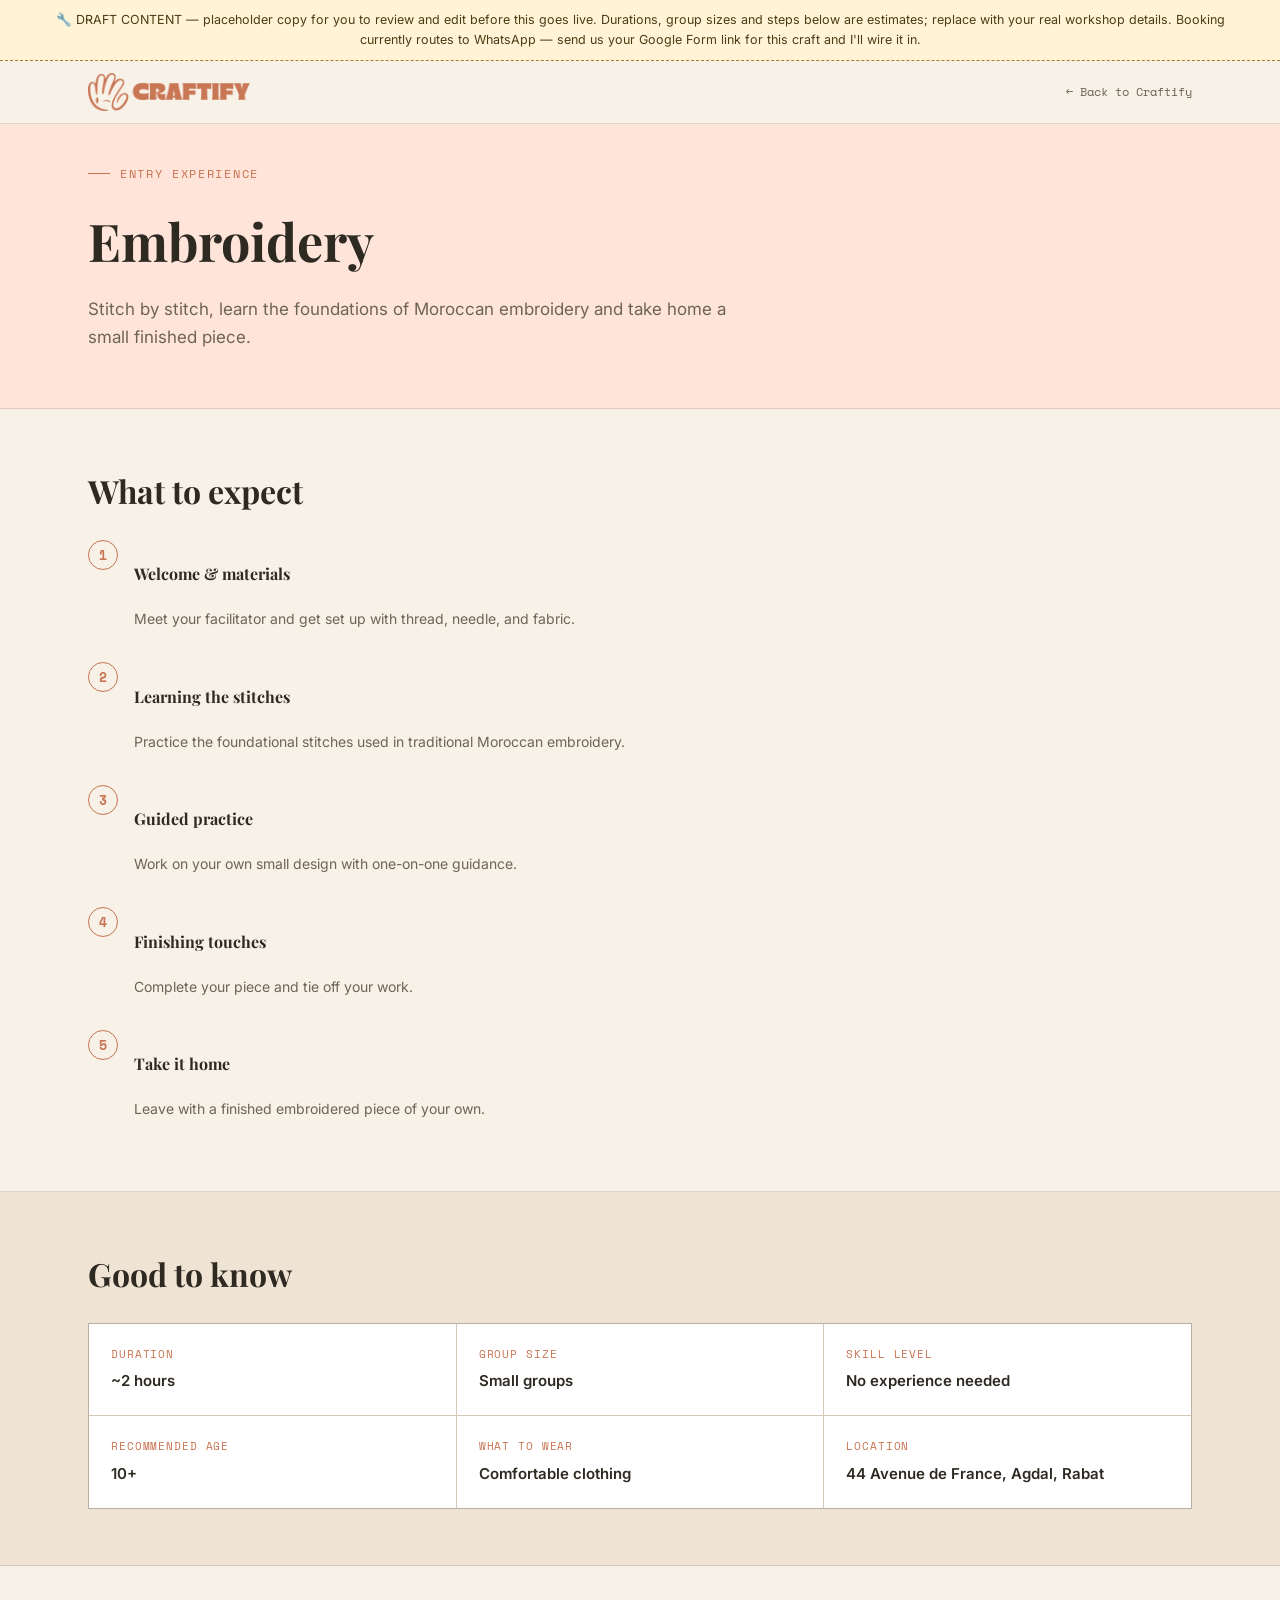
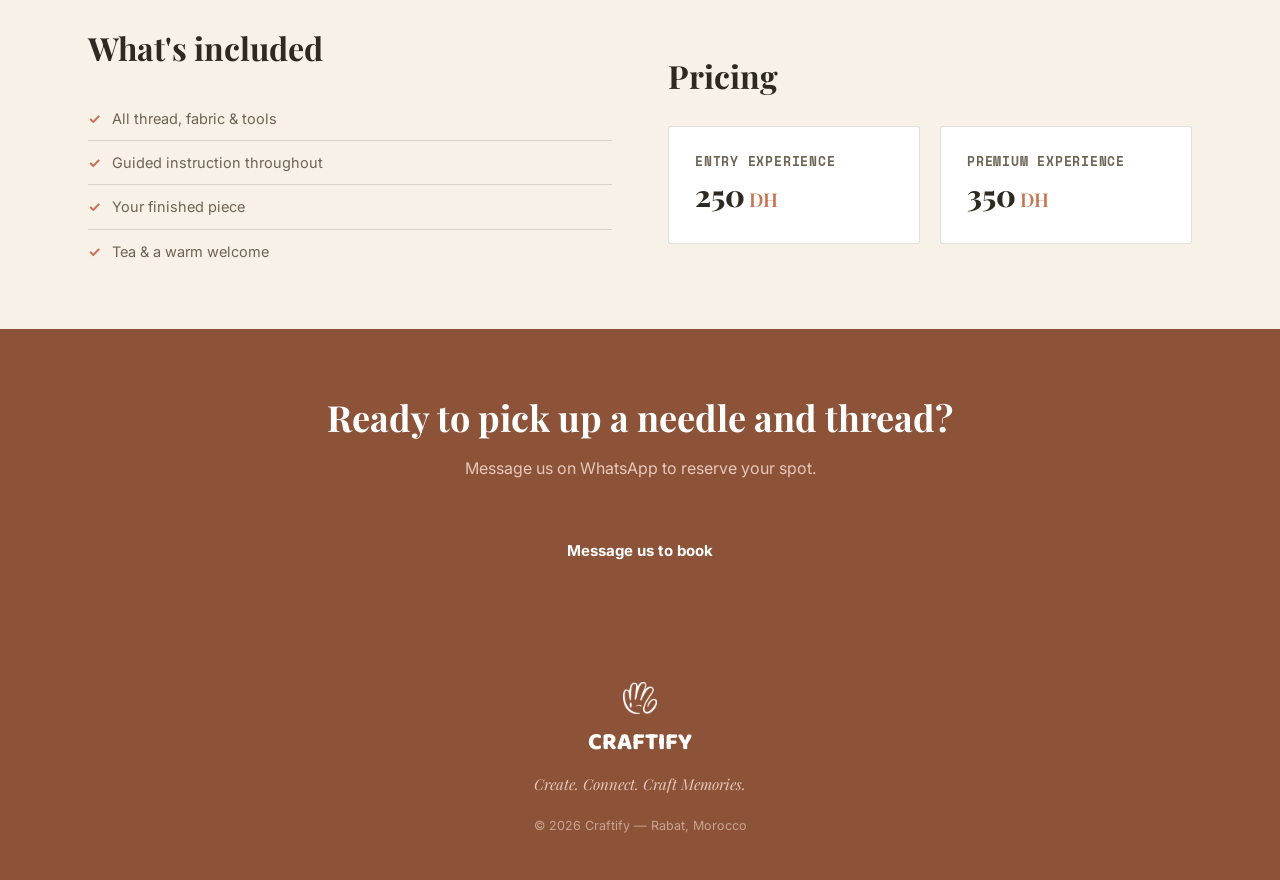
==== embroidery.html @ 3238b4f2 "Add per-experience detail pages with draft content; extract shared CSS/images Adds pottery.html, zel" ====
<!DOCTYPE html>
<html lang="en">
<head>
<meta charset="UTF-8">
<meta name="viewport" content="width=device-width, initial-scale=1.0">
<title>Embroidery — Craftify</title>
<link rel="preconnect" href="https://fonts.googleapis.com">
<link rel="preconnect" href="https://fonts.gstatic.com" crossorigin>
<link href="https://fonts.googleapis.com/css2?family=Playfair+Display:ital,wght@0,600;0,700;0,800;1,500;1,600&family=Baloo+2:wght@600;700;800&family=Inter:wght@400;500;600;700&family=Space+Mono:wght@400;700&family=Cairo:wght@500;600;700;800&display=swap" rel="stylesheet">
<link rel="stylesheet" href="style.css">
</head>
<body>

<div class="draft-banner">🔧 DRAFT CONTENT — placeholder copy for you to review and edit before this goes live. Durations, group sizes and steps below are estimates; replace with your real workshop details. Booking currently routes to WhatsApp — send us your Google Form link for this craft and I'll wire it in.</div>

<header class="site">
  <nav>
    <a href="index.html"><img class="nav-logo" src="images/logo.png" alt="Craftify"></a>
    <a class="breadcrumb" href="index.html#experiences">← Back to Craftify</a>
  </nav>
</header>

<section class="detail-hero">
  <div class="wrap">
    <span class="eyebrow">Entry Experience</span>
    <h1>Embroidery</h1>
    <p class="detail-lede">Stitch by stitch, learn the foundations of Moroccan embroidery and take home a small finished piece.</p>
  </div>
</section>

<section class="detail-section">
  <div class="wrap">
    <h2>What to expect</h2>
    <ol class="steps-list">
      <li><span class="step-num">1</span><div class="step-text"><h4>Welcome & materials</h4><p>Meet your facilitator and get set up with thread, needle, and fabric.</p></div></li>
      <li><span class="step-num">2</span><div class="step-text"><h4>Learning the stitches</h4><p>Practice the foundational stitches used in traditional Moroccan embroidery.</p></div></li>
      <li><span class="step-num">3</span><div class="step-text"><h4>Guided practice</h4><p>Work on your own small design with one-on-one guidance.</p></div></li>
      <li><span class="step-num">4</span><div class="step-text"><h4>Finishing touches</h4><p>Complete your piece and tie off your work.</p></div></li>
      <li><span class="step-num">5</span><div class="step-text"><h4>Take it home</h4><p>Leave with a finished embroidered piece of your own.</p></div></li>
    </ol>
  </div>
</section>

<section class="detail-section" style="background:var(--ivory-deep);">
  <div class="wrap">
    <h2>Good to know</h2>
    <div class="info-grid">
      <div class="info-item"><div class="label">Duration</div><div class="value">~2 hours</div></div>
      <div class="info-item"><div class="label">Group size</div><div class="value">Small groups</div></div>
      <div class="info-item"><div class="label">Skill level</div><div class="value">No experience needed</div></div>
      <div class="info-item"><div class="label">Recommended age</div><div class="value">10+</div></div>
      <div class="info-item"><div class="label">What to wear</div><div class="value">Comfortable clothing</div></div>
      <div class="info-item"><div class="label">Location</div><div class="value">44 Avenue de France, Agdal, Rabat</div></div>
    </div>
  </div>
</section>

<section class="detail-section">
  <div class="wrap split">
    <div>
      <h2>What's included</h2>
      <ul class="includes-list">
        <li>All thread, fabric & tools</li>
        <li>Guided instruction throughout</li>
        <li>Your finished piece</li>
        <li>Tea & a warm welcome</li>
      </ul>
    </div>
    <div>
      <h2>Pricing</h2>
      <div class="detail-price-row">
        <div class="detail-price-card"><h3>Entry Experience</h3><div class="price">250<span class="dh">DH</span></div></div>
        <div class="detail-price-card"><h3>Premium Experience</h3><div class="price">350<span class="dh">DH</span></div></div>
      </div>
    </div>
  </div>
</section>

<div class="detail-cta">
  <div class="wrap">
    <h2>Ready to pick up a needle and thread?</h2>
    <p>Message us on WhatsApp to reserve your spot.</p>
    <a href="https://wa.me/212708892260?text=Hi!%20I'd%20like%20to%20book%20the%20Embroidery%20workshop." target="_blank" rel="noopener" class="btn btn-primary">Message us to book</a>
  </div>
</div>

<footer>
  <div class="wrap">
    <img class="foot-hand" src="images/hand.png" alt="">
    <div class="logotype">Craftify</div>
    <div class="tagline">Create. Connect. Craft Memories.</div>
    <div class="fine">© 2026 Craftify — Rabat, Morocco</div>
  </div>
</footer>

</body>
</html>
---- style.css ----
:root{
    --ivory:#F7F1E7;
    --ivory-deep:#EFE4D3;
    --terracotta:#C87352;
    --terracotta-deep:#B15F3F;
    --blush:#FFE5D9;
    --espresso:#8C5339;
    --ink:#2E2A22;
    --ink-soft:#6E6455;
    --line:rgba(46,42,34,0.15);
    --radius:3px;
    --max:1160px;
  }
  *{box-sizing:border-box;}
  html{scroll-behavior:smooth;}
  body{margin:0; background:var(--ivory); color:var(--ink); font-family:'Inter', sans-serif; font-size:16px; line-height:1.6; -webkit-font-smoothing:antialiased;}
  ::selection{background:var(--terracotta); color:#fff;}
  a{color:inherit;} img{max-width:100%; display:block;}
  .wrap{max-width:var(--max); margin:0 auto; padding:0 28px;}
  h1,h2,h3{font-family:'Playfair Display', serif; font-weight:700; margin:0; color:var(--ink);}
  :focus-visible{outline:2px solid var(--espresso); outline-offset:3px;}
  @media (prefers-reduced-motion: reduce){
    *{animation-duration:0.001ms !important; animation-iteration-count:1 !important; transition-duration:0.001ms !important; scroll-behavior:auto !important;}
  }
  .eyebrow{
    font-family:'Space Mono', monospace; text-transform:uppercase; letter-spacing:0.14em; font-size:12px;
    color:var(--terracotta); display:flex; align-items:center; gap:10px; margin-bottom:10px;
  }
  .eyebrow::before{content:''; width:22px; height:1px; background:var(--terracotta); display:inline-block;}
  .eyebrow.on-dark{color:var(--blush);}
  .eyebrow.on-dark::before{background:var(--blush);}

  /* ---------- ZELLIJ PATTERN (generated) ---------- */
  .zellij-bg{position:absolute; inset:0; z-index:0; pointer-events:none;}

  /* ---------- NAV ---------- */
  header.site{position:sticky; top:0; z-index:50; background:rgba(247,241,231,0.94); backdrop-filter:blur(6px); border-bottom:1px solid var(--line);}
  nav{max-width:var(--max); margin:0 auto; padding:12px 28px; display:flex; align-items:center; justify-content:space-between;}
  .nav-logo{height:38px; width:auto;}
  nav ul{list-style:none; display:flex; gap:28px; margin:0; padding:0;}
  nav ul a{text-decoration:none; font-size:14px; font-weight:600; color:var(--ink-soft); transition:color 0.2s;}
  nav ul a:hover{color:var(--terracotta);}
  .nav-links{display:flex; align-items:center; gap:22px;}
  .nav-cta{font-size:13.5px; font-weight:700; padding:10px 20px; background:var(--terracotta); color:#fff; border-radius:20px; text-decoration:none; transition:background 0.2s;}
  .nav-cta:hover{background:var(--terracotta-deep);}
  .lang-switch{display:flex; align-items:center; gap:2px; border:1px solid var(--line); border-radius:16px; padding:3px;}
  .lang-btn{font-family:'Space Mono', monospace; font-size:11px; font-weight:700; letter-spacing:0.04em; padding:5px 10px; border-radius:13px; border:none; background:transparent; color:var(--ink-soft); cursor:pointer; transition:background 0.2s, color 0.2s;}
  .lang-btn:hover{color:var(--ink);}
  .lang-btn.active{background:var(--espresso); color:#fff;}
  .menu-toggle{display:none; background:none; border:none; cursor:pointer;}
  .menu-toggle svg{width:24px; height:24px; color:var(--ink);}

  /* ---------- HERO ---------- */
  .hero{position:relative; overflow:hidden; padding:90px 0 60px; background:var(--blush); border-bottom:1px solid var(--line);}
  .hero .wrap{position:relative; z-index:1; text-align:center; max-width:760px;}
  .hero-logo{width:220px; margin:0 auto; opacity:0; transform:scale(0.85); animation:heroIn 0.8s cubic-bezier(.2,.8,.2,1) forwards;}
  @keyframes heroIn{to{opacity:1; transform:scale(1);}}
  .hero .tagline{font-family:'Playfair Display', serif; font-style:italic; font-size:clamp(22px,3vw,30px); color:var(--espresso); margin-top:20px;}
  .hero .sub{font-size:14px; letter-spacing:0.1em; text-transform:uppercase; color:var(--ink-soft); margin-top:12px; font-weight:600;}
  .hero-ctas{display:flex; gap:14px; justify-content:center; margin-top:32px; flex-wrap:wrap;}
  .btn{font-family:'Inter', sans-serif; font-weight:700; font-size:15px; padding:14px 28px; border-radius:24px; text-decoration:none; display:inline-flex; align-items:center; gap:8px; border:1.5px solid transparent; transition:transform 0.15s, box-shadow 0.15s;}
  .btn:hover{transform:translateY(-1px);}
  .btn-primary{background:var(--espresso); color:#fff;}
  .btn-primary:hover{box-shadow:0 8px 20px rgba(140,83,57,0.35);}
  .btn-ghost{background:transparent; color:var(--espresso); border-color:var(--espresso);}
  .btn-ghost:hover{background:var(--espresso); color:#fff;}
  @media (prefers-reduced-motion: reduce){.hero-logo{opacity:1; transform:none; animation:none;}}

  /* ---------- STRIP (marquee) ---------- */
  .strip{border-bottom:1px solid var(--line); background:var(--ink); color:var(--ivory); padding:14px 0; overflow:hidden;}
  .strip .track{display:flex; gap:14px; white-space:nowrap; font-family:'Space Mono', monospace; font-size:12px; letter-spacing:0.1em; text-transform:uppercase; animation:scrollTrack 30s linear infinite; width:max-content;}
  @keyframes scrollTrack{from{transform:translateX(0);} to{transform:translateX(-50%);}}
  .strip .track span{opacity:0.85;}

  /* ---------- SECTION SHARED ---------- */
  section{padding:88px 0; position:relative;}
  section.tight{padding:60px 0;}
  .section-head{max-width:640px; margin-bottom:44px;}
  .section-head h2{font-size:clamp(28px,3.6vw,42px); line-height:1.1;}
  .section-head p{color:var(--ink-soft); font-size:16px; margin-top:14px;}
  .split{display:grid; grid-template-columns:1fr 1fr; gap:56px; align-items:center;}

  /* ---------- PHILOSOPHY FLOW ---------- */
  .flow{background:var(--ivory-deep); border-bottom:1px solid var(--line);}
  .flow-row{display:grid; grid-template-columns:repeat(5,1fr); border-top:1px solid var(--line);}
  .flow-step{padding:28px 20px 24px; border-inline-end:1px solid var(--line); position:relative;}
  .flow-step:last-child{border-inline-end:none;}
  .flow-step .num{font-family:'Space Mono', monospace; font-size:12px; color:var(--terracotta); letter-spacing:0.08em;}
  .flow-step h3{font-size:18px; margin-top:8px; font-weight:700;}
  .flow-step p{font-size:13.5px; color:var(--ink-soft); margin-top:6px;}

  /* ---------- WHO IT'S FOR ---------- */
  .audience-grid{display:grid; grid-template-columns:repeat(4,1fr); gap:18px;}
  .audience-card{border:1px solid var(--line); padding:26px 22px; background:#fff; border-radius:var(--radius); display:flex; flex-direction:column;}
  .audience-card .tag{font-family:'Space Mono', monospace; font-size:11px; letter-spacing:0.1em; text-transform:uppercase; color:var(--terracotta);}
  .audience-card h3{font-size:20px; margin-top:10px;}
  .audience-card p{font-size:14px; color:var(--ink-soft); margin-top:8px; flex-grow:1;}
  .audience-card a{margin-top:16px; font-size:13.5px; font-weight:700; text-decoration:none; color:var(--espresso); display:inline-flex; align-items:center; gap:6px;}

  /* ---------- EXPERIENCE CARDS ---------- */
  .card-grid{display:grid; grid-template-columns:repeat(4,1fr); gap:20px;}
  .exp-card{border:1px solid var(--line); border-radius:var(--radius); overflow:hidden; background:#fff; transition:transform 0.2s, box-shadow 0.2s;}
  .exp-card:hover{transform:translateY(-3px); box-shadow:0 10px 24px rgba(46,42,34,0.08);}
  .exp-visual{aspect-ratio:4/3; background:var(--blush); display:flex; align-items:center; justify-content:center; position:relative; overflow:hidden;}
  .exp-visual svg{width:44px; height:44px; color:var(--terracotta); position:relative; z-index:1;}
  .exp-body{padding:20px;}
  .exp-body h3{font-size:19px;}
  .exp-body p{font-size:13.5px; color:var(--ink-soft); margin:8px 0 16px;}
  .exp-book{margin-top:12px; font-size:13px; font-weight:700; color:var(--terracotta); text-decoration:none; display:inline-flex; align-items:center; gap:6px;}
  .exp-book:hover{color:var(--terracotta-deep);}
  .exp-more{margin-top:8px; font-size:12.5px; font-weight:600; color:var(--ink-soft); text-decoration:none; display:inline-flex; align-items:center; gap:6px;}
  .exp-more:hover{color:var(--ink);}
  .exp-links{display:flex; flex-direction:column; align-items:flex-start;}
  .price{font-family:'Playfair Display', serif; font-weight:800; font-size:30px; color:var(--ink);}
  .price .dh{font-weight:600; color:var(--terracotta); font-size:19px; margin-inline-start:4px;}

  /* ---------- PREMIUM ---------- */
  .premium{background:var(--espresso); color:var(--blush);}
  .premium h2{color:#fff;}
  .premium p.lede{color:rgba(255,229,217,0.85); margin-top:14px; font-size:16px; max-width:48ch;}
  .perk{padding:16px 0; border-bottom:1px solid rgba(255,229,217,0.2);}
  .perk:first-child{padding-top:0;}
  .perk h3{font-size:16px; color:#fff; font-weight:700;}
  .perk p{margin:4px 0 0; font-size:13.5px; color:rgba(255,229,217,0.75);}
  .premium-prices{display:grid; grid-template-columns:1fr 1fr; gap:14px;}
  .pp-card{border:1px solid rgba(255,229,217,0.3); border-radius:var(--radius); padding:20px;}
  .pp-card h3{font-size:15px; color:rgba(255,229,217,0.8); font-weight:600; margin-bottom:10px;}
  .pp-card .price{color:#fff;} .pp-card .price .dh{color:var(--blush);}

  /* ---------- BUNDLE ---------- */
  .bundle{background:var(--ivory-deep); border-top:1px solid var(--line); border-bottom:1px solid var(--line);}
  .bundle-card{background:var(--terracotta); color:#fff; border-radius:var(--radius); padding:40px 36px;}
  .bundle-card h3{color:#fff; font-size:26px;}
  .bundle-card .price{color:#fff; font-size:52px;}
  .bundle-card .price .dh{color:rgba(255,255,255,0.7);}
  .bundle-card .valid{font-size:13.5px; font-style:italic; color:rgba(255,255,255,0.85); margin-top:6px;}
  .bundle-card ul{list-style:none; margin:22px 0 0; padding:0; border-top:1px solid rgba(255,255,255,0.3); padding-top:18px;}
  .bundle-card li{font-size:14.5px; padding:6px 0; display:flex; gap:10px;}
  .bundle-card li::before{content:'—'; opacity:0.7;}
  .bundle-visual{position:relative; aspect-ratio:1/1; border-radius:var(--radius); background:var(--blush); display:flex; align-items:center; justify-content:center; overflow:hidden;}
  .badge-spin{width:62%; animation:spin 40s linear infinite; position:relative; z-index:1;}
  @keyframes spin{from{transform:rotate(0deg);} to{transform:rotate(360deg);}}
  @media (prefers-reduced-motion: reduce){.badge-spin{animation:none;}}

  /* ---------- KIDS ---------- */
  .kids-hero{display:grid; grid-template-columns:0.9fr 1.1fr; gap:50px; align-items:start;}
  .kids-visual{position:relative; aspect-ratio:1/1; border-radius:var(--radius); background:var(--blush); display:flex; align-items:center; justify-content:center; overflow:hidden;}
  .kids-visual svg{width:80px; height:80px; color:var(--terracotta); position:relative; z-index:1;}
  .kids-card{border:1.5px solid var(--terracotta); border-radius:var(--radius); padding:28px 26px; background:#fff; position:relative;}
  .badge-tag{display:inline-block; font-size:11px; font-weight:700; letter-spacing:0.08em; text-transform:uppercase; background:var(--terracotta); color:#fff; padding:5px 12px; border-radius:14px; margin-bottom:14px;}
  .kids-card h3{font-size:24px;} .kids-card .price{font-size:44px; margin-top:8px;}
  .kids-card .per{font-size:13.5px; color:var(--ink-soft); font-style:italic; margin-top:4px;}
  .kids-card ul{list-style:none; padding:0; margin:20px 0 0;}
  .kids-card li{font-size:14.5px; padding:6px 0; padding-inline-start:20px; position:relative; color:var(--ink-soft);}
  .kids-card li::before{content:'✓'; position:absolute; inset-inline-start:0; color:var(--terracotta); font-weight:700;}
  .kids-note{margin-top:18px; background:var(--blush); border-radius:var(--radius); padding:14px 18px; font-size:13.5px; font-weight:600;}
  .kids-mini-grid{display:grid; grid-template-columns:repeat(3,1fr); gap:16px; margin-top:20px;}
  .kids-mini{border:1px solid var(--line); border-radius:var(--radius); padding:20px; background:#fff;}
  .kids-mini h4{font-size:14px; font-weight:700; margin-bottom:4px; font-family:'Playfair Display',serif;}
  .kids-mini p.desc{font-size:12.5px; color:var(--ink-soft); margin:0 0 12px;}
  .kids-mini .price{font-size:26px;}

  /* ---------- CORPORATE ---------- */
  .corp{background:var(--ink); color:var(--ivory);}
  .corp h2{color:#fff;}
  .corp p.lede{color:rgba(247,241,231,0.75); margin-top:14px; font-size:16px; max-width:52ch;}
  .corp-grid{display:grid; grid-template-columns:1fr 1fr; gap:20px; margin-top:36px;}
  .corp-card{border:1px solid rgba(247,241,231,0.25); border-radius:var(--radius); padding:28px 26px;}
  .corp-card h3{font-size:19px; color:#fff;}
  .corp-card p.desc{font-size:14px; color:rgba(247,241,231,0.65); margin-top:8px;}
  .corp-card .price{font-size:38px; color:#fff; margin-top:16px;}
  .corp-card .price .dh{color:var(--blush);}
  .corp-card .per{font-size:13px; font-style:italic; color:rgba(247,241,231,0.6); margin-top:4px;}
  .corp-note{margin-top:18px; font-size:13px; font-style:italic; color:rgba(247,241,231,0.55);}

  /* ---------- WHY CRAFTIFY ---------- */
  .why-grid{display:grid; grid-template-columns:repeat(3,1fr); gap:1px; background:var(--line); border:1px solid var(--line);}
  .why-card{background:var(--ivory); padding:32px 26px;}
  .why-card svg{width:30px; height:30px; color:var(--terracotta); margin-bottom:16px;}
  .why-card h3{font-size:18px;} .why-card p{font-size:13.5px; color:var(--ink-soft); margin-top:8px;}

  /* ---------- CREDIBILITY STRIP ---------- */
  .credibility{border-bottom:1px solid var(--line);}
  .cred-row{display:flex; justify-content:space-between; flex-wrap:wrap; gap:20px;}
  .cred-item{font-family:'Playfair Display', serif; font-size:16px; font-style:italic; color:var(--ink-soft); flex:1; min-width:220px;}

  /* ---------- TESTIMONIALS ---------- */
  .review-summary{display:flex; align-items:center; flex-wrap:wrap; gap:14px; margin-bottom:22px;}
  .review-summary .stars{color:#E0A324; font-size:16px; letter-spacing:2px;}
  .review-summary .score{font-family:'Space Mono', monospace; font-size:14px; color:var(--ink-soft);}
  .review-summary .score b{color:var(--ink);}
  .review-summary .review-link{font-family:'Space Mono', monospace; font-size:12.5px; font-weight:700; letter-spacing:0.04em; color:var(--terracotta); text-decoration:none; border-bottom:1px solid var(--terracotta); padding-bottom:1px;}
  .review-summary .review-link:hover{color:var(--terracotta-deep); border-color:var(--terracotta-deep);}
  .testimonial-grid{display:grid; grid-template-columns:repeat(2,1fr); gap:1px; background:var(--line); border:1px solid var(--line);}
  .testimonial{background:var(--ivory); padding:20px 22px;}
  .testimonial p.quote{font-family:'Playfair Display', serif; font-size:15.5px; font-style:italic; line-height:1.4; color:var(--ink-soft);}
  .testimonial .who{margin-top:10px; font-family:'Space Mono', monospace; font-size:11px; letter-spacing:0.05em; color:var(--terracotta);}

  /* ---------- CONTACT ---------- */
  .contact{background:var(--blush); border-top:1px solid var(--line);}
  .contact .split{align-items:start;}
  .contact-list{border:1px solid var(--line); border-radius:var(--radius); overflow:hidden; background:#fff;}
  .contact-row{padding:20px 24px; border-bottom:1px solid var(--line);}
  .contact-row:last-child{border-bottom:none;}
  .contact-row h4{font-family:'Playfair Display', serif; font-size:16px; font-weight:700;}
  .contact-row p{margin:4px 0 0; font-size:14.5px; color:var(--ink-soft);}
  .contact-art{position:relative; aspect-ratio:4/5; border-radius:var(--radius); background:linear-gradient(160deg,var(--espresso),var(--terracotta)); display:flex; align-items:center; justify-content:center; overflow:hidden;}
  .contact-art img{width:56%; position:relative; z-index:1; filter:brightness(0) invert(1); opacity:0.92;}
  .qr-note{font-size:13.5px; font-style:italic; color:var(--ink-soft); margin-top:16px;}

  /* ---------- FOOTER ---------- */
  footer{padding:44px 0; background:var(--espresso); color:var(--blush);}
  footer .wrap{display:flex; flex-direction:column; align-items:center; text-align:center; gap:10px;}
  footer img.foot-hand{width:34px; filter:brightness(0) invert(1);}
  footer .logotype{font-family:'Baloo 2', sans-serif; font-weight:800; font-size:24px; color:#fff; text-transform:uppercase;}
  footer .tagline{font-family:'Playfair Display', serif; font-style:italic; font-size:15px; color:rgba(255,229,217,0.8);}
  footer .fine{font-size:12.5px; color:rgba(255,229,217,0.55); margin-top:10px;}

  /* ---------- DETAIL PAGES (experience info pages) ---------- */
  .draft-banner{background:#FFF5D6; border-bottom:1px dashed #A9782E; font-family:'Inter',sans-serif; font-size:12.5px; color:#4a3c14; padding:10px 28px; line-height:1.6; text-align:center;}
  .breadcrumb{font-family:'Space Mono', monospace; font-size:12px; color:var(--ink-soft); text-decoration:none; display:inline-flex; align-items:center; gap:6px;}
  .breadcrumb:hover{color:var(--terracotta);}
  .detail-hero{background:var(--blush); border-bottom:1px solid var(--line); padding:40px 0 40px;}
  .detail-hero h1{font-size:clamp(32px,5vw,52px); margin-top:16px;}
  .detail-hero p.detail-lede{font-size:17px; color:var(--ink-soft); margin-top:14px; max-width:60ch;}
  .detail-section{padding:56px 0; border-bottom:1px solid var(--line);}
  .detail-section:last-of-type{border-bottom:none;}
  .detail-section h2{font-size:clamp(24px,3vw,32px); margin-bottom:24px;}
  .steps-list{list-style:none; padding:0; margin:0; display:grid; gap:18px;}
  .steps-list li{display:flex; gap:16px; align-items:flex-start;}
  .steps-list .step-num{font-family:'Space Mono', monospace; font-size:13px; color:var(--terracotta); font-weight:700; border:1.5px solid var(--terracotta); border-radius:50%; width:30px; height:30px; display:flex; align-items:center; justify-content:center; flex-shrink:0;}
  .steps-list .step-text h4{font-size:16px; font-weight:700; font-family:'Playfair Display', serif;}
  .steps-list .step-text p{font-size:14px; color:var(--ink-soft); margin-top:4px;}
  .info-grid{display:grid; grid-template-columns:repeat(3,1fr); gap:1px; background:var(--line); border:1px solid var(--line);}
  .info-item{background:#fff; padding:22px;}
  .info-item .label{font-family:'Space Mono', monospace; font-size:11px; text-transform:uppercase; letter-spacing:0.08em; color:var(--terracotta);}
  .info-item .value{font-size:15px; margin-top:6px; font-weight:600;}
  .includes-list{list-style:none; padding:0; margin:0;}
  .includes-list li{padding:10px 0; border-bottom:1px solid var(--line); font-size:14.5px; color:var(--ink-soft); padding-inline-start:24px; position:relative;}
  .includes-list li::before{content:'✓'; position:absolute; inset-inline-start:0; color:var(--terracotta); font-weight:700;}
  .includes-list li:last-child{border-bottom:none;}
  .detail-price-row{display:flex; gap:20px; flex-wrap:wrap; margin-top:10px;}
  .detail-price-card{border:1px solid var(--line); border-radius:var(--radius); padding:24px 26px; background:#fff; flex:1; min-width:200px;}
  .detail-price-card h3{font-size:13px; text-transform:uppercase; letter-spacing:0.06em; color:var(--ink-soft); font-family:'Space Mono', monospace; font-weight:700;}
  .detail-cta{text-align:center; padding:60px 0; background:var(--espresso);}
  .detail-cta h2{color:#fff; font-size:clamp(26px,3.4vw,36px);}
  .detail-cta p{color:rgba(255,229,217,0.8); margin-top:10px;}
  .detail-cta .btn{margin-top:26px;}

  /* ---------- RTL / ARABIC ---------- */
  [dir="rtl"] body, [dir="rtl"] h1, [dir="rtl"] h2, [dir="rtl"] h3, [dir="rtl"] .tagline, [dir="rtl"] .quote, [dir="rtl"] .logotype{
    font-family:'Cairo', 'Inter', sans-serif;
  }
  [dir="rtl"] .quote{font-style:normal;}
  [dir="rtl"] .eyebrow{letter-spacing:0;}
  [dir="rtl"] .strip .track{letter-spacing:0;}

  /* ---------- RESPONSIVE ---------- */
  @media (max-width: 980px){
    nav ul{display:none;} .menu-toggle{display:block;}
    .nav-links{gap:10px;}
    .nav-cta{padding:10px 14px;}
    .split{grid-template-columns:1fr;}
    .flow-row{grid-template-columns:1fr 1fr;}
    .flow-step{border-inline-end:1px solid var(--line); border-bottom:1px solid var(--line);}
    .audience-grid{grid-template-columns:1fr 1fr;}
    .card-grid{grid-template-columns:1fr 1fr;}
    .kids-hero{grid-template-columns:1fr;}
    .kids-mini-grid{grid-template-columns:1fr;}
    .corp-grid{grid-template-columns:1fr;}
    .why-grid{grid-template-columns:1fr 1fr;}
    .premium-prices{grid-template-columns:1fr 1fr;}
    .testimonial-grid{grid-template-columns:1fr;}
    .info-grid{grid-template-columns:1fr 1fr;}
  }
  @media (max-width: 560px){
    .card-grid{grid-template-columns:1fr;}
    .audience-grid{grid-template-columns:1fr;}
    .why-grid{grid-template-columns:1fr;}
    .flow-row{grid-template-columns:1fr;}
    .premium-prices{grid-template-columns:1fr;}
    .info-grid{grid-template-columns:1fr;}
    .cred-row{flex-direction:column;}
  }
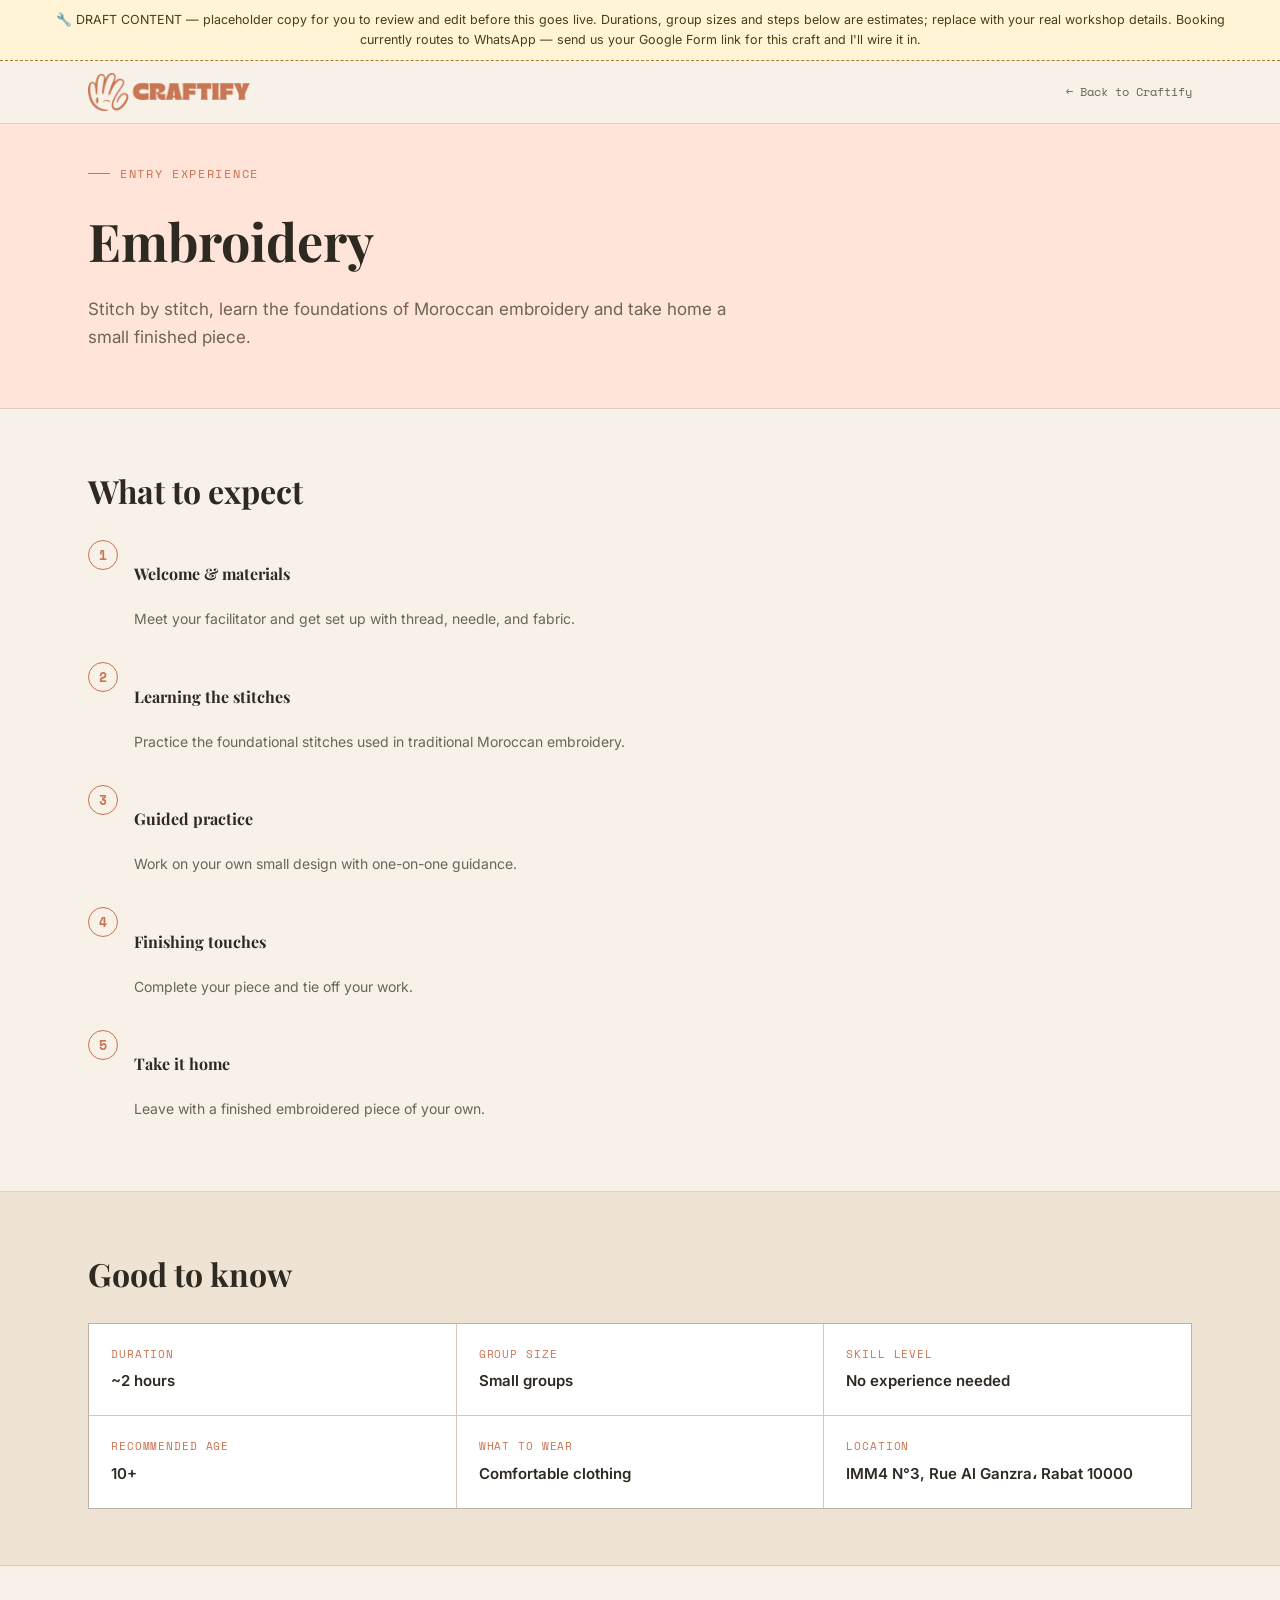
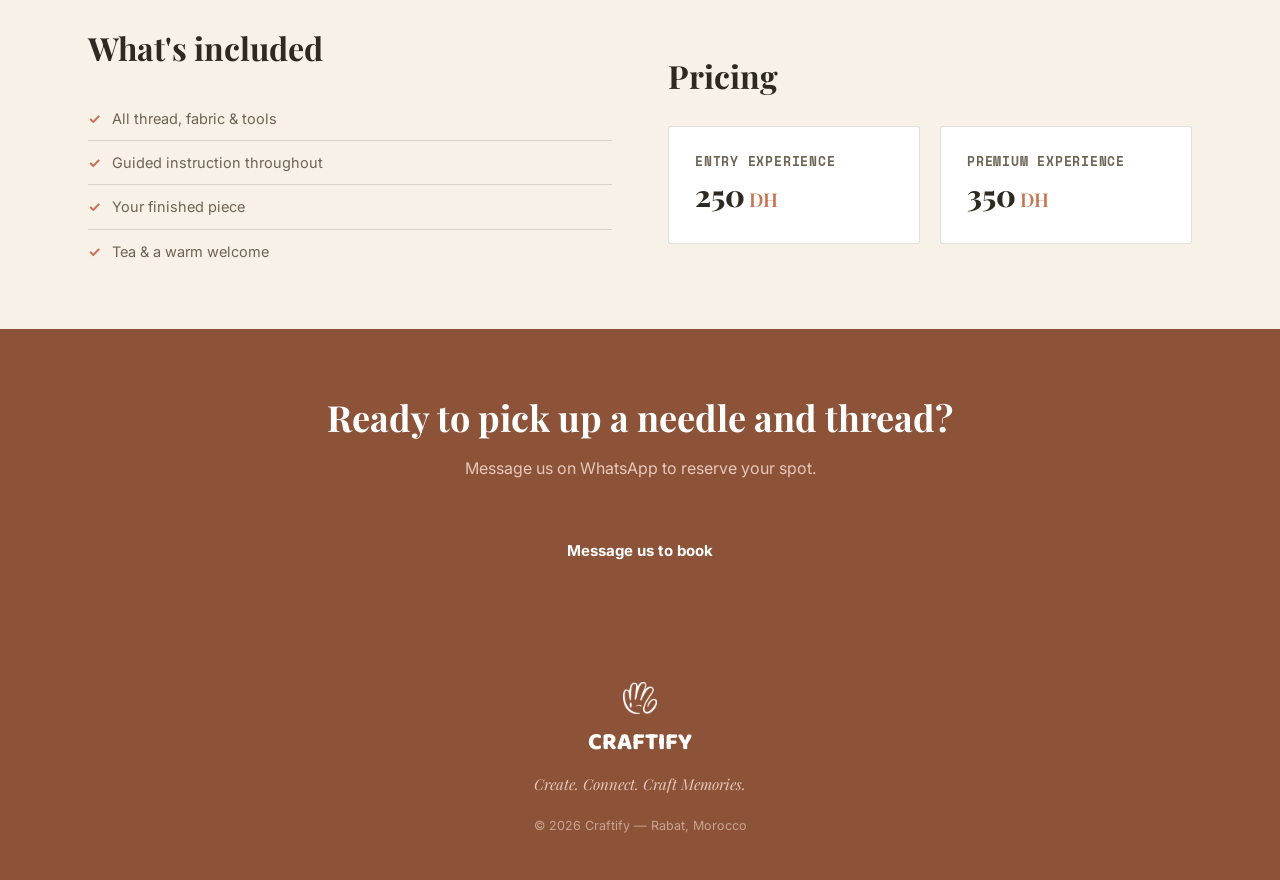
==== commit 1cd73619: "Update studio address to match Google Maps listing Co-Authored-By: Claude Sonnet 5 <noreply@anthropi" ====
--- a/embroidery.html
+++ b/embroidery.html
@@ -50,7 +50,7 @@
       <div class="info-item"><div class="label">Skill level</div><div class="value">No experience needed</div></div>
       <div class="info-item"><div class="label">Recommended age</div><div class="value">10+</div></div>
       <div class="info-item"><div class="label">What to wear</div><div class="value">Comfortable clothing</div></div>
-      <div class="info-item"><div class="label">Location</div><div class="value">44 Avenue de France, Agdal, Rabat</div></div>
+      <div class="info-item"><div class="label">Location</div><div class="value">IMM4 N°3, Rue Al Ganzra، Rabat 10000</div></div>
     </div>
   </div>
 </section>
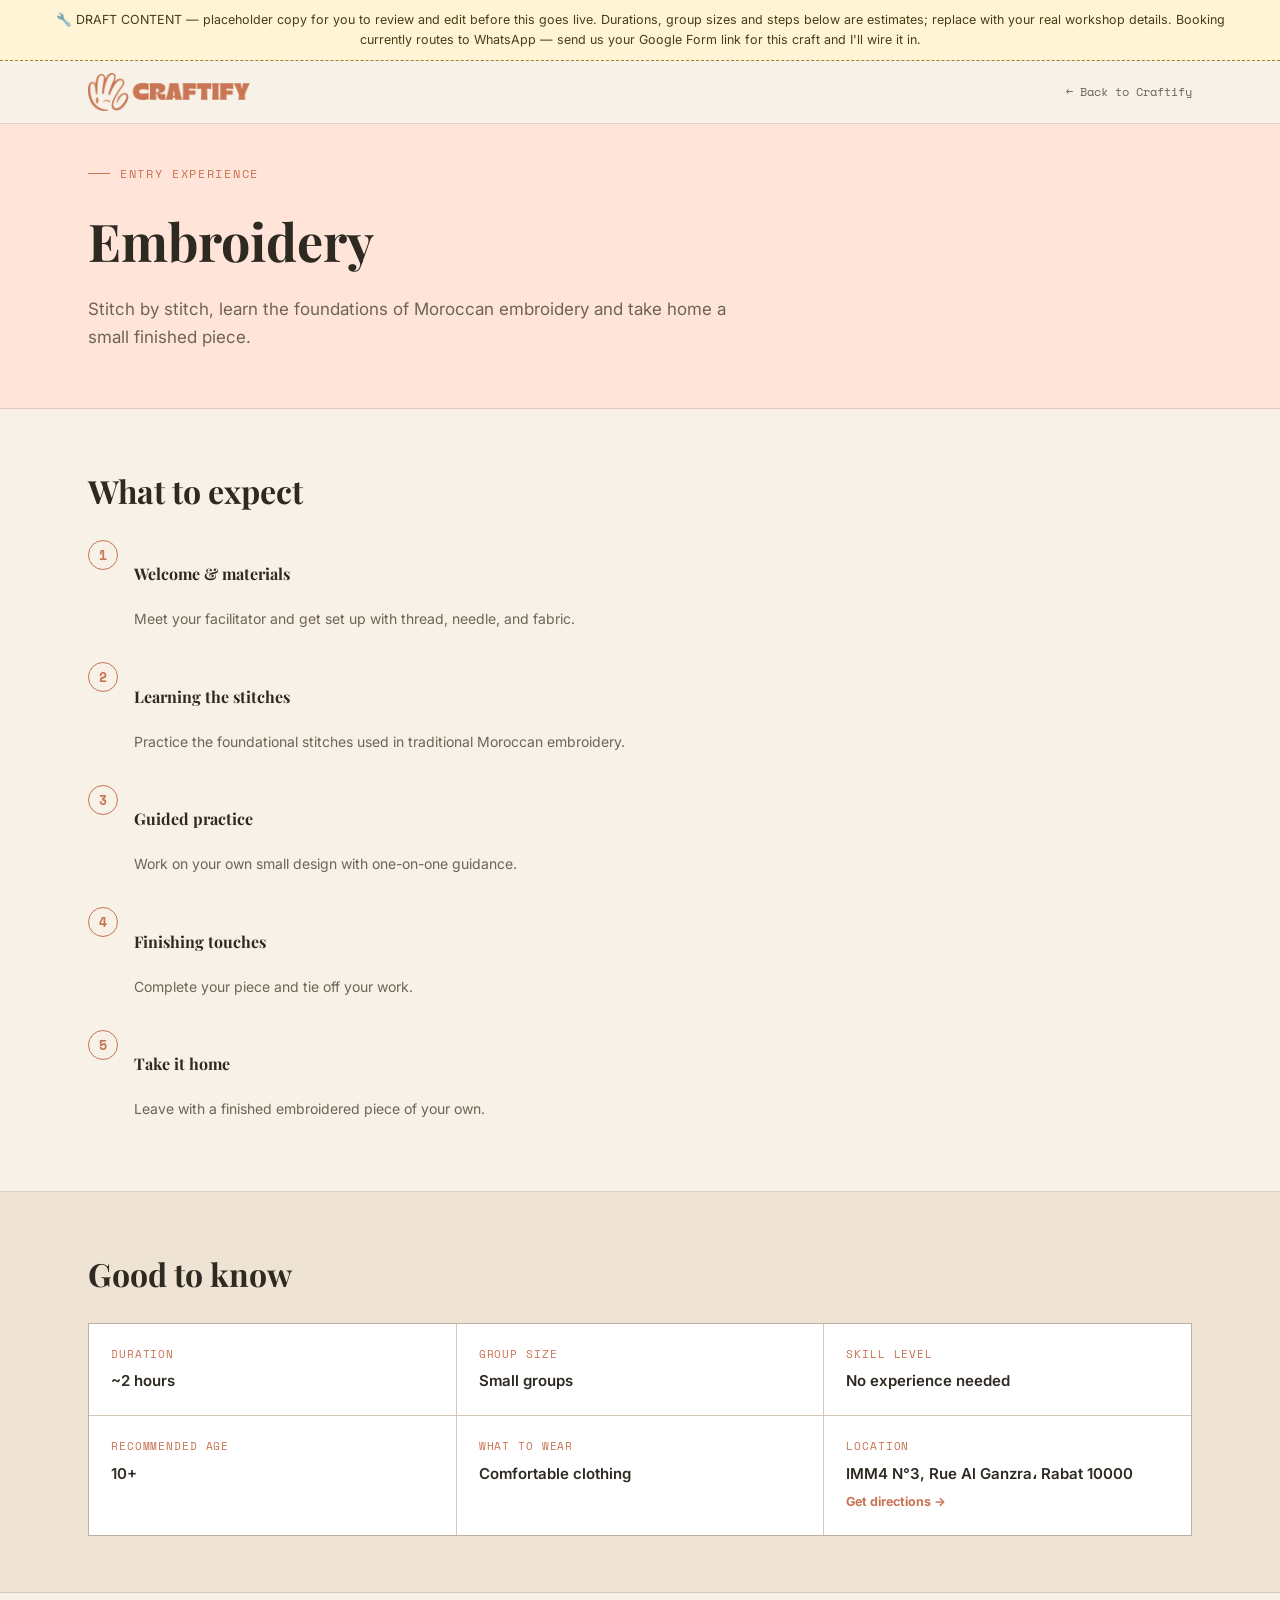
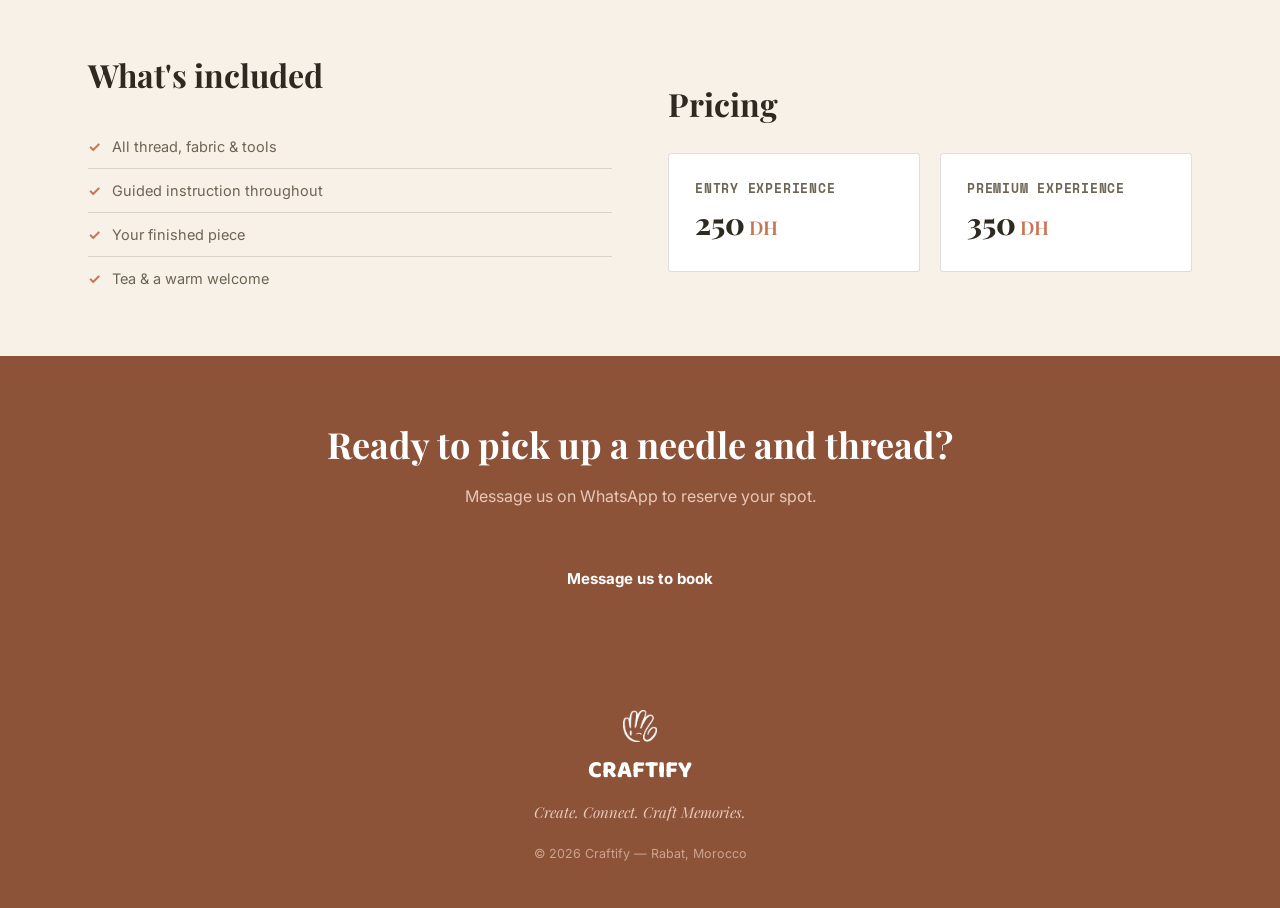
==== commit 52af887b: "Add Google Maps directions link to address on homepage and detail pages Co-Authored-By: Claude Sonne" ====
--- a/embroidery.html
+++ b/embroidery.html
@@ -50,7 +50,7 @@
       <div class="info-item"><div class="label">Skill level</div><div class="value">No experience needed</div></div>
       <div class="info-item"><div class="label">Recommended age</div><div class="value">10+</div></div>
       <div class="info-item"><div class="label">What to wear</div><div class="value">Comfortable clothing</div></div>
-      <div class="info-item"><div class="label">Location</div><div class="value">IMM4 N°3, Rue Al Ganzra، Rabat 10000</div></div>
+      <div class="info-item"><div class="label">Location</div><div class="value">IMM4 N°3, Rue Al Ganzra، Rabat 10000</div><a class="map-link" href="https://maps.app.goo.gl/C1rxarFKqMhZogUr8" target="_blank" rel="noopener">Get directions →</a></div>
     </div>
   </div>
 </section>
--- a/style.css
+++ b/style.css
@@ -207,6 +207,8 @@
   .contact-art{position:relative; aspect-ratio:4/5; border-radius:var(--radius); background:linear-gradient(160deg,var(--espresso),var(--terracotta)); display:flex; align-items:center; justify-content:center; overflow:hidden;}
   .contact-art img{width:56%; position:relative; z-index:1; filter:brightness(0) invert(1); opacity:0.92;}
   .qr-note{font-size:13.5px; font-style:italic; color:var(--ink-soft); margin-top:16px;}
+  .map-link{margin-top:6px; font-size:12.5px; font-weight:700; color:var(--terracotta); text-decoration:none; display:inline-flex; align-items:center; gap:4px;}
+  .map-link:hover{color:var(--terracotta-deep);}
 
   /* ---------- FOOTER ---------- */
   footer{padding:44px 0; background:var(--espresso); color:var(--blush);}
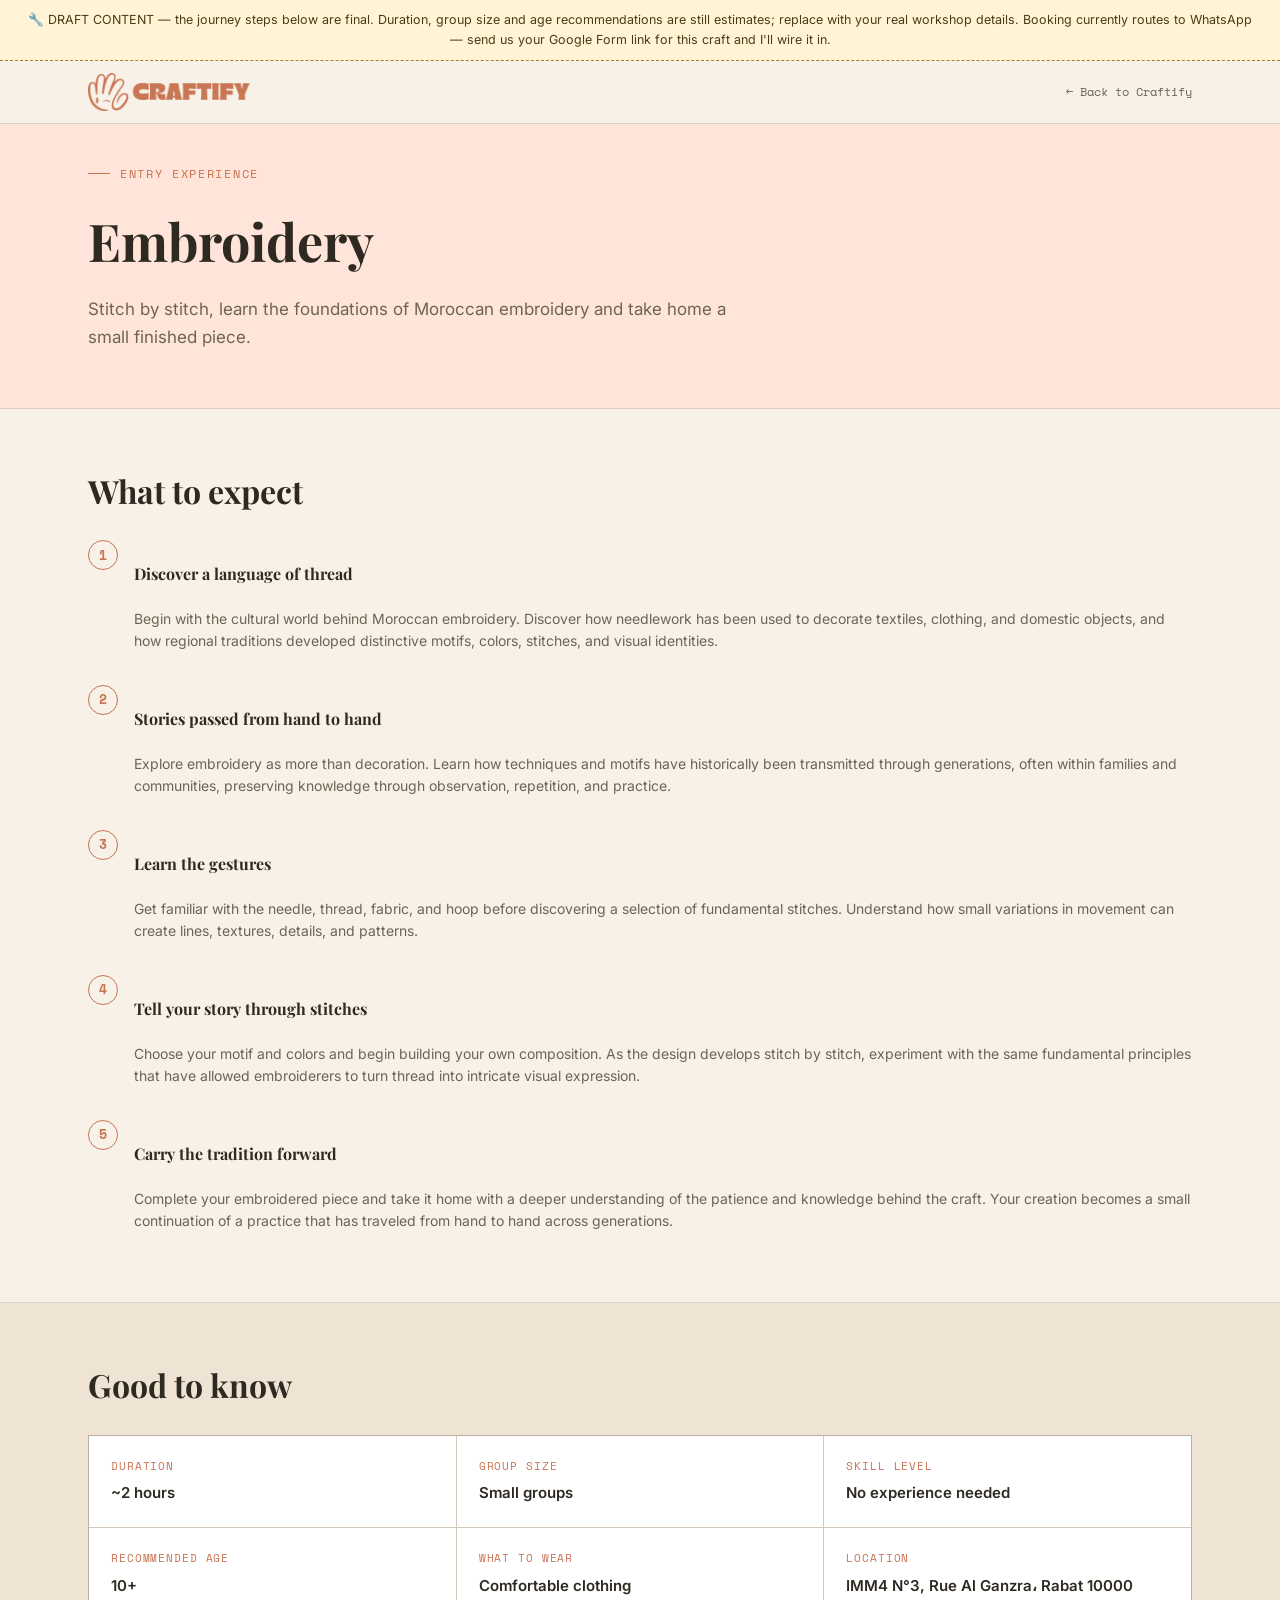
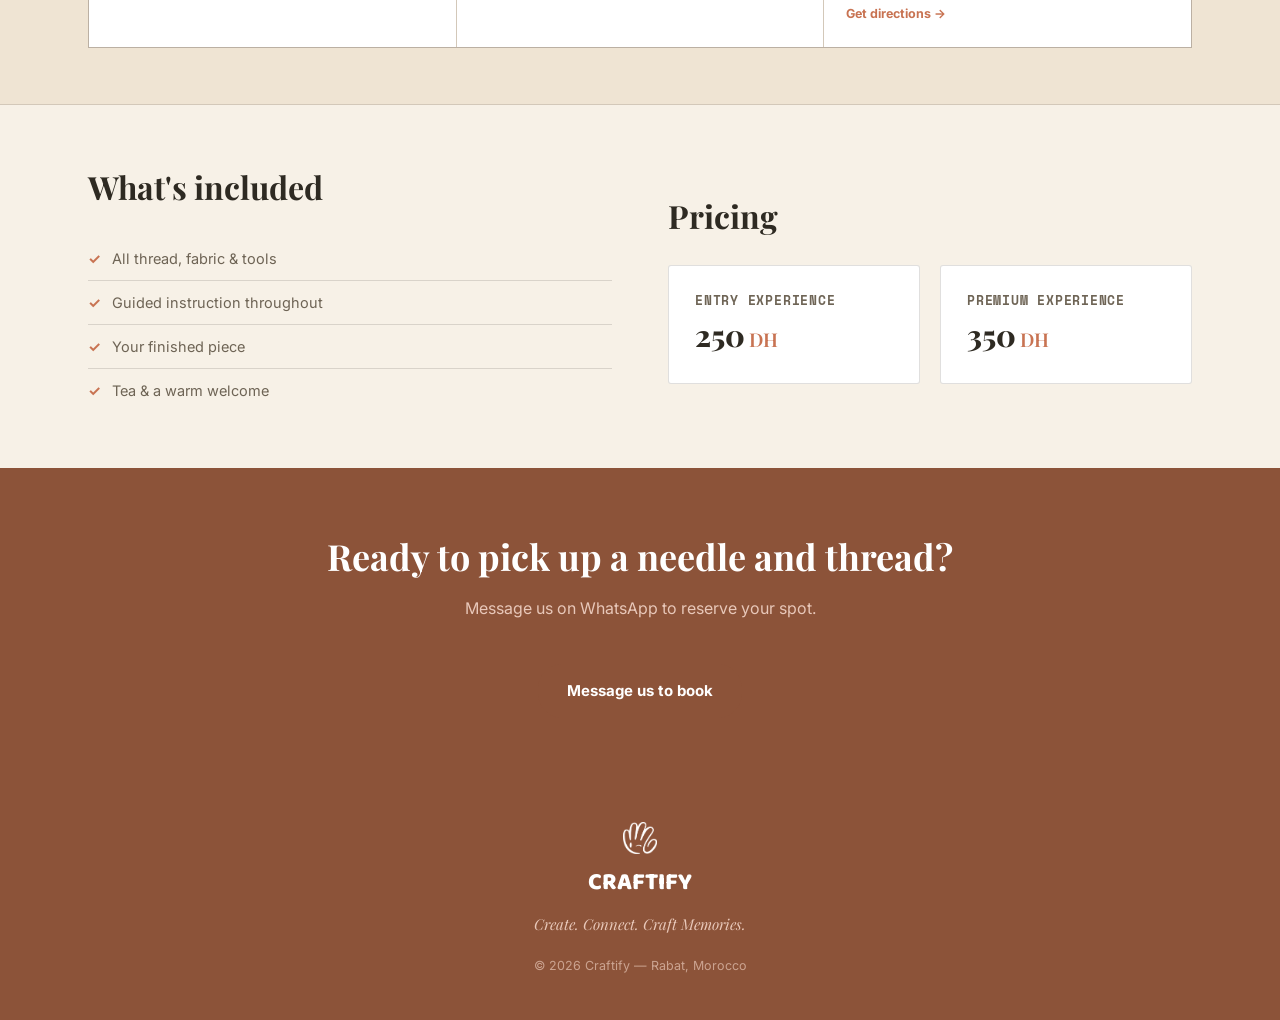
==== commit c6fb4aa4: "Replace draft "What to expect" steps with real journey content Swaps in the client-provided narrativ" ====
--- a/embroidery.html
+++ b/embroidery.html
@@ -11,7 +11,7 @@
 </head>
 <body>
 
-<div class="draft-banner">🔧 DRAFT CONTENT — placeholder copy for you to review and edit before this goes live. Durations, group sizes and steps below are estimates; replace with your real workshop details. Booking currently routes to WhatsApp — send us your Google Form link for this craft and I'll wire it in.</div>
+<div class="draft-banner">🔧 DRAFT CONTENT — the journey steps below are final. Duration, group size and age recommendations are still estimates; replace with your real workshop details. Booking currently routes to WhatsApp — send us your Google Form link for this craft and I'll wire it in.</div>
 
 <header class="site">
   <nav>
@@ -32,11 +32,11 @@
   <div class="wrap">
     <h2>What to expect</h2>
     <ol class="steps-list">
-      <li><span class="step-num">1</span><div class="step-text"><h4>Welcome & materials</h4><p>Meet your facilitator and get set up with thread, needle, and fabric.</p></div></li>
-      <li><span class="step-num">2</span><div class="step-text"><h4>Learning the stitches</h4><p>Practice the foundational stitches used in traditional Moroccan embroidery.</p></div></li>
-      <li><span class="step-num">3</span><div class="step-text"><h4>Guided practice</h4><p>Work on your own small design with one-on-one guidance.</p></div></li>
-      <li><span class="step-num">4</span><div class="step-text"><h4>Finishing touches</h4><p>Complete your piece and tie off your work.</p></div></li>
-      <li><span class="step-num">5</span><div class="step-text"><h4>Take it home</h4><p>Leave with a finished embroidered piece of your own.</p></div></li>
+      <li><span class="step-num">1</span><div class="step-text"><h4>Discover a language of thread</h4><p>Begin with the cultural world behind Moroccan embroidery. Discover how needlework has been used to decorate textiles, clothing, and domestic objects, and how regional traditions developed distinctive motifs, colors, stitches, and visual identities.</p></div></li>
+      <li><span class="step-num">2</span><div class="step-text"><h4>Stories passed from hand to hand</h4><p>Explore embroidery as more than decoration. Learn how techniques and motifs have historically been transmitted through generations, often within families and communities, preserving knowledge through observation, repetition, and practice.</p></div></li>
+      <li><span class="step-num">3</span><div class="step-text"><h4>Learn the gestures</h4><p>Get familiar with the needle, thread, fabric, and hoop before discovering a selection of fundamental stitches. Understand how small variations in movement can create lines, textures, details, and patterns.</p></div></li>
+      <li><span class="step-num">4</span><div class="step-text"><h4>Tell your story through stitches</h4><p>Choose your motif and colors and begin building your own composition. As the design develops stitch by stitch, experiment with the same fundamental principles that have allowed embroiderers to turn thread into intricate visual expression.</p></div></li>
+      <li><span class="step-num">5</span><div class="step-text"><h4>Carry the tradition forward</h4><p>Complete your embroidered piece and take it home with a deeper understanding of the patience and knowledge behind the craft. Your creation becomes a small continuation of a practice that has traveled from hand to hand across generations.</p></div></li>
     </ol>
   </div>
 </section>
--- a/style.css
+++ b/style.css
@@ -51,12 +51,34 @@
   .menu-toggle svg{width:24px; height:24px; color:var(--ink);}
 
   /* ---------- HERO ---------- */
-  .hero{position:relative; overflow:hidden; padding:90px 0 60px; background:var(--blush); border-bottom:1px solid var(--line);}
+  .hero{position:relative; overflow:hidden; padding:120px 0 90px; background:#3a2418;}
+  .hero-bg{
+    position:absolute; inset:-24px; z-index:0;
+    background:url('images/hero-cover.jpg') center 32%/cover no-repeat;
+    animation:heroZoom 24s ease-in-out infinite alternate;
+  }
+  .hero-overlay{
+    position:absolute; inset:0; z-index:0;
+    background:linear-gradient(165deg, rgba(46,32,24,0.78), rgba(140,83,57,0.5));
+    animation:heroGlow 12s ease-in-out infinite alternate;
+  }
+  @keyframes heroZoom{from{transform:scale(1);} to{transform:scale(1.12);}}
+  @keyframes heroGlow{from{opacity:1;} to{opacity:0.85;}}
+  .hero .hero-pattern{opacity:0.16; z-index:0; animation:heroPatternDrift 70s linear infinite;}
+  @keyframes heroPatternDrift{from{transform:translate(0,0) rotate(0deg);} to{transform:translate(-88px,-88px) rotate(6deg);}}
+  .hero-particles{position:absolute; inset:0; z-index:0; overflow:hidden; pointer-events:none;}
+  .hero-particles span{position:absolute; bottom:-20px; border-radius:50%; background:rgba(255,255,255,0.45); animation-name:heroParticleUp; animation-timing-function:ease-in; animation-iteration-count:infinite;}
+  @keyframes heroParticleUp{
+    0%{transform:translateY(0) translateX(0); opacity:0;}
+    12%{opacity:0.7;}
+    88%{opacity:0.3;}
+    100%{transform:translateY(-620px) translateX(24px); opacity:0;}
+  }
   .hero .wrap{position:relative; z-index:1; text-align:center; max-width:760px;}
-  .hero-logo{width:220px; margin:0 auto; opacity:0; transform:scale(0.85); animation:heroIn 0.8s cubic-bezier(.2,.8,.2,1) forwards;}
+  .hero-logo{width:220px; margin:0 auto; opacity:0; transform:scale(0.85); animation:heroIn 0.8s cubic-bezier(.2,.8,.2,1) forwards; filter:brightness(0) invert(1);}
   @keyframes heroIn{to{opacity:1; transform:scale(1);}}
-  .hero .tagline{font-family:'Playfair Display', serif; font-style:italic; font-size:clamp(22px,3vw,30px); color:var(--espresso); margin-top:20px;}
-  .hero .sub{font-size:14px; letter-spacing:0.1em; text-transform:uppercase; color:var(--ink-soft); margin-top:12px; font-weight:600;}
+  .hero .tagline{font-family:'Playfair Display', serif; font-style:italic; font-size:clamp(22px,3vw,30px); color:#fff; margin-top:20px;}
+  .hero .sub{font-size:14px; letter-spacing:0.1em; text-transform:uppercase; color:rgba(255,255,255,0.82); margin-top:12px; font-weight:600;}
   .hero-ctas{display:flex; gap:14px; justify-content:center; margin-top:32px; flex-wrap:wrap;}
   .btn{font-family:'Inter', sans-serif; font-weight:700; font-size:15px; padding:14px 28px; border-radius:24px; text-decoration:none; display:inline-flex; align-items:center; gap:8px; border:1.5px solid transparent; transition:transform 0.15s, box-shadow 0.15s;}
   .btn:hover{transform:translateY(-1px);}
@@ -64,13 +86,9 @@
   .btn-primary:hover{box-shadow:0 8px 20px rgba(140,83,57,0.35);}
   .btn-ghost{background:transparent; color:var(--espresso); border-color:var(--espresso);}
   .btn-ghost:hover{background:var(--espresso); color:#fff;}
+  .hero .btn-ghost{color:#fff; border-color:rgba(255,255,255,0.85);}
+  .hero .btn-ghost:hover{background:#fff; color:var(--espresso);}
   @media (prefers-reduced-motion: reduce){.hero-logo{opacity:1; transform:none; animation:none;}}
-
-  /* ---------- STRIP (marquee) ---------- */
-  .strip{border-bottom:1px solid var(--line); background:var(--ink); color:var(--ivory); padding:14px 0; overflow:hidden;}
-  .strip .track{display:flex; gap:14px; white-space:nowrap; font-family:'Space Mono', monospace; font-size:12px; letter-spacing:0.1em; text-transform:uppercase; animation:scrollTrack 30s linear infinite; width:max-content;}
-  @keyframes scrollTrack{from{transform:translateX(0);} to{transform:translateX(-50%);}}
-  .strip .track span{opacity:0.85;}
 
   /* ---------- SECTION SHARED ---------- */
   section{padding:88px 0; position:relative;}
@@ -103,6 +121,7 @@
   .exp-card:hover{transform:translateY(-3px); box-shadow:0 10px 24px rgba(46,42,34,0.08);}
   .exp-visual{aspect-ratio:4/3; background:var(--blush); display:flex; align-items:center; justify-content:center; position:relative; overflow:hidden;}
   .exp-visual svg{width:44px; height:44px; color:var(--terracotta); position:relative; z-index:1;}
+  .exp-visual img{width:100%; height:100%; object-fit:cover;}
   .exp-body{padding:20px;}
   .exp-body h3{font-size:19px;}
   .exp-body p{font-size:13.5px; color:var(--ink-soft); margin:8px 0 16px;}
@@ -111,6 +130,8 @@
   .exp-more{margin-top:8px; font-size:12.5px; font-weight:600; color:var(--ink-soft); text-decoration:none; display:inline-flex; align-items:center; gap:6px;}
   .exp-more:hover{color:var(--ink);}
   .exp-links{display:flex; flex-direction:column; align-items:flex-start;}
+  .premium .exp-more, .corp .exp-more, .bundle-card .exp-more{color:rgba(255,255,255,0.75);}
+  .premium .exp-more:hover, .corp .exp-more:hover, .bundle-card .exp-more:hover{color:#fff;}
   .price{font-family:'Playfair Display', serif; font-weight:800; font-size:30px; color:var(--ink);}
   .price .dh{font-weight:600; color:var(--terracotta); font-size:19px; margin-inline-start:4px;}
 
@@ -180,9 +201,18 @@
   .why-card h3{font-size:18px;} .why-card p{font-size:13.5px; color:var(--ink-soft); margin-top:8px;}
 
   /* ---------- CREDIBILITY STRIP ---------- */
-  .credibility{border-bottom:1px solid var(--line);}
-  .cred-row{display:flex; justify-content:space-between; flex-wrap:wrap; gap:20px;}
-  .cred-item{font-family:'Playfair Display', serif; font-size:16px; font-style:italic; color:var(--ink-soft); flex:1; min-width:220px;}
+  .credibility{
+    padding:22px 0 20px;
+    background:var(--ivory);
+    border-bottom:1px solid var(--line);
+  }
+  .credibility .wrap{text-align:center;}
+  .credibility .eyebrow{display:inline-flex; margin-left:auto; margin-right:auto;}
+  .partner-strip{margin-top:14px; overflow:hidden; -webkit-mask-image:linear-gradient(90deg, transparent, #000 8%, #000 92%, transparent); mask-image:linear-gradient(90deg, transparent, #000 8%, #000 92%, transparent);}
+  .partner-track{display:flex; align-items:center; gap:44px; width:max-content; animation:partnerScroll 48s linear infinite;}
+  .partner-track img{height:24px; width:auto; opacity:0.85; transition:opacity 0.2s;}
+  .partner-track img:hover{opacity:1;}
+  @keyframes partnerScroll{from{transform:translateX(0);} to{transform:translateX(-50%);}}
 
   /* ---------- TESTIMONIALS ---------- */
   .review-summary{display:flex; align-items:center; flex-wrap:wrap; gap:14px; margin-bottom:22px;}
@@ -225,6 +255,9 @@
   .detail-hero{background:var(--blush); border-bottom:1px solid var(--line); padding:40px 0 40px;}
   .detail-hero h1{font-size:clamp(32px,5vw,52px); margin-top:16px;}
   .detail-hero p.detail-lede{font-size:17px; color:var(--ink-soft); margin-top:14px; max-width:60ch;}
+  .detail-hero.has-photo{padding:64px 0 56px; border-bottom:none;}
+  .detail-hero.has-photo h1{color:#fff;}
+  .detail-hero.has-photo p.detail-lede{color:rgba(255,255,255,0.9);}
   .detail-section{padding:56px 0; border-bottom:1px solid var(--line);}
   .detail-section:last-of-type{border-bottom:none;}
   .detail-section h2{font-size:clamp(24px,3vw,32px); margin-bottom:24px;}
@@ -244,6 +277,7 @@
   .detail-price-row{display:flex; gap:20px; flex-wrap:wrap; margin-top:10px;}
   .detail-price-card{border:1px solid var(--line); border-radius:var(--radius); padding:24px 26px; background:#fff; flex:1; min-width:200px;}
   .detail-price-card h3{font-size:13px; text-transform:uppercase; letter-spacing:0.06em; color:var(--ink-soft); font-family:'Space Mono', monospace; font-weight:700;}
+  .detail-price-card .per{font-size:12.5px; color:var(--ink-soft); font-style:italic; margin-top:6px;}
   .detail-cta{text-align:center; padding:60px 0; background:var(--espresso);}
   .detail-cta h2{color:#fff; font-size:clamp(26px,3.4vw,36px);}
   .detail-cta p{color:rgba(255,229,217,0.8); margin-top:10px;}
@@ -255,7 +289,6 @@
   }
   [dir="rtl"] .quote{font-style:normal;}
   [dir="rtl"] .eyebrow{letter-spacing:0;}
-  [dir="rtl"] .strip .track{letter-spacing:0;}
 
   /* ---------- RESPONSIVE ---------- */
   @media (max-width: 980px){
@@ -282,5 +315,4 @@
     .flow-row{grid-template-columns:1fr;}
     .premium-prices{grid-template-columns:1fr;}
     .info-grid{grid-template-columns:1fr;}
-    .cred-row{flex-direction:column;}
-  }
+  }
